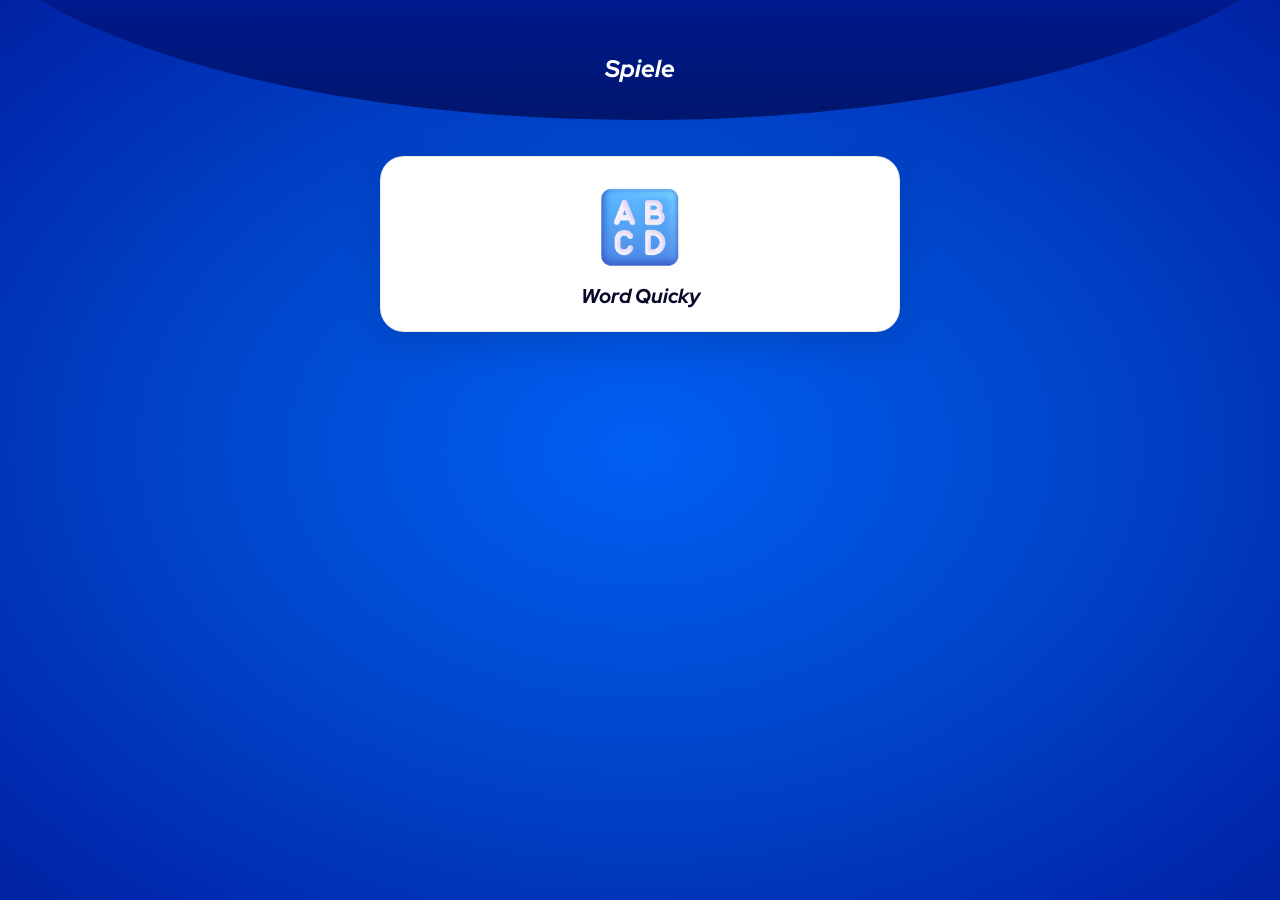
==== index.html @ a3deb137 "Add files via upload" ====
<!doctype html>
<html lang="de">
<head>
  <meta charset="utf-8" />
  <meta name="viewport" content="width=device-width, initial-scale=1, viewport-fit=cover" />
  <meta name="theme-color" content="#00198c" />
  <meta name="apple-mobile-web-app-capable" content="yes" />
  <meta name="apple-mobile-web-app-status-bar-style" content="black-translucent" />
  <meta name="apple-mobile-web-app-title" content="Spiele" />
  <link rel="manifest" href="manifest.webmanifest" />
  <title>Spiele</title>
  <link rel="stylesheet" href="styles.css" />
</head>
<body>
  <main class="app-shell">
    <div class="game-header-bg" aria-hidden="true">
      <img class="game-header-shape" src="Assets/game_header.svg" alt="" />
    </div>

    <header class="topbar">
      <span class="topbar-spacer" aria-hidden="true"></span>
      <h1>Spiele</h1>
      <span class="topbar-spacer" aria-hidden="true"></span>
    </header>

    <section class="games-stage" aria-label="Spiele auswählen">
      <div class="games-grid">
        <!--
          Neues Spiel hinzufügen:
          1. Diesen <a class="game-tile">-Block kopieren.
          2. href, Bild, Titel und aria-label ändern.
          3. Maximal zwei Kacheln stehen nebeneinander.
          Ist nur eine Kachel vorhanden, füllt sie automatisch die ganze Breite.
        -->
        <a class="game-tile" href="Word%20Quicky/index.html" id="wordQuickyTile" aria-label="Word Quicky öffnen">
          <div class="game-logo-wrap">
            <img class="game-logo" src="Assets/Word_Quicky_Logo.png" alt="" />
          </div>
          <span class="game-name">Word Quicky</span>
        </a>
      </div>
    </section>
  </main>

  <section class="game-view" id="gameView" aria-hidden="true">
    <iframe
      id="wordQuickyFrame"
      title="Word Quicky"
      src="about:blank"
      data-src="Word%20Quicky/index.html"
      allow="fullscreen"
    ></iframe>
  </section>

  <script src="hub.js"></script>
  <script src="pwa.js"></script>
</body>
</html>
---- styles.css ----
@font-face { font-family:"Red Hat Display"; src:url("Assets/fonts/RedHatDisplayNormalExtraBold.ttf") format("truetype"); font-style:normal; font-weight:800; font-display:swap; }
@font-face { font-family:"Red Hat Display"; src:url("Assets/fonts/RedHatDisplayItalicExtraBold.ttf") format("truetype"); font-style:italic; font-weight:800; font-display:swap; }
@font-face { font-family:"Red Hat Text"; src:url("Assets/fonts/RedHatTextNormalRegular.ttf") format("truetype"); font-style:normal; font-weight:400; font-display:swap; }

* { box-sizing:border-box; }
html,body { margin:0; min-height:100%; }
body { min-height:100dvh; overflow-x:hidden; background:#0028ad; color:#fff; font-family:"Red Hat Text",system-ui,sans-serif; -webkit-tap-highlight-color:transparent; }

.app-shell { position:relative; width:100%; min-height:100dvh; overflow:hidden; background:radial-gradient(60.37% 60.37% at 50% 50%, #005FF3 0%, #0046CB 40%, #0028AD 74.58%, #00198C 100%); }
.app-shell::before { content:""; position:absolute; inset:-20%; z-index:0; background:radial-gradient(60.37% 60.37% at 50% 50%, #005FF3 0%, #0046CB 40%, #0028AD 74.58%, #00198C 100%); }



.game-header-bg {
  position:absolute;
  z-index:1;
  top:0;
  left:0;
  width:100%;
  height:120px;
  pointer-events:none;
  overflow:hidden;
}

.game-header-shape {
  position:absolute;
  top:0;
  left:50%;
  height:120px;
  width:auto;
  min-width:100%;
  max-width:none;
  transform:translateX(-50%);
  display:block;
}

.topbar { position:relative; z-index:2; width:100%; height:120px; padding:max(18px,env(safe-area-inset-top)) 20px 0; display:grid; grid-template-columns:44px 1fr 44px; align-items:center; gap:12px; }
.topbar h1 { margin:0; text-align:center; font-family:"Red Hat Display",system-ui,sans-serif; font-size:24px; line-height:1; font-style:italic; font-weight:800; color:#fff; }
.topbar-spacer { width:44px; height:44px; }

.games-stage { position:relative; z-index:2; min-height:calc(100dvh - 120px); padding:28px 20px max(32px,env(safe-area-inset-bottom)); display:flex; justify-content:center; align-items:flex-start; }
.games-grid { width:min(520px,100%); display:grid; grid-template-columns:repeat(2,minmax(0,1fr)); gap:16px; }
.game-tile { min-width:0; min-height:176px; padding:20px 16px 18px; border-radius:24px; background:#fff; border:1px solid rgb(0 0 0 / 8%); box-shadow:0 14px 36px rgb(0 0 0 / 12%); color:#080829; text-decoration:none; display:flex; flex-direction:column; align-items:center; justify-content:center; gap:14px; transition:transform 160ms ease, box-shadow 160ms ease; }
.game-tile:only-child { grid-column:1 / -1; }
.game-tile:active { transform:scale(.985); }
.game-tile:focus-visible { outline:3px solid rgb(255 255 255 / 75%); outline-offset:4px; }
.game-logo-wrap { width:88px; height:88px; display:grid; place-items:center; }
.game-logo { display:block; width:100%; height:100%; object-fit:contain; }
.game-name { font-family:"Red Hat Display",system-ui,sans-serif; font-size:20px; line-height:1.05; font-style:italic; font-weight:800; text-align:center; }

@media (min-width:700px) {
  .topbar { width:min(520px,calc(100vw - 48px)); margin:0 auto; padding-left:0; padding-right:0; }
  .games-stage { padding-top:36px; }
}

@media (max-width:420px) {
  .game-tile { min-height:164px; }
  .game-logo-wrap { width:78px; height:78px; }
}


/* Word Quicky bleibt in derselben installierten Web-App.
   Dadurch findet kein Top-Level-Seitenwechsel statt. */
.game-view {
  position:fixed;
  inset:0;
  z-index:100;
  display:none;
  background:#00198C;
}

.game-view.is-open {
  display:block;
}

.game-view iframe {
  display:block;
  width:100%;
  height:100%;
  border:0;
  background:#00198C;
}

body.game-is-open {
  overflow:hidden;
}

body.game-is-open > .app-shell {
  visibility:hidden;
  pointer-events:none;
}
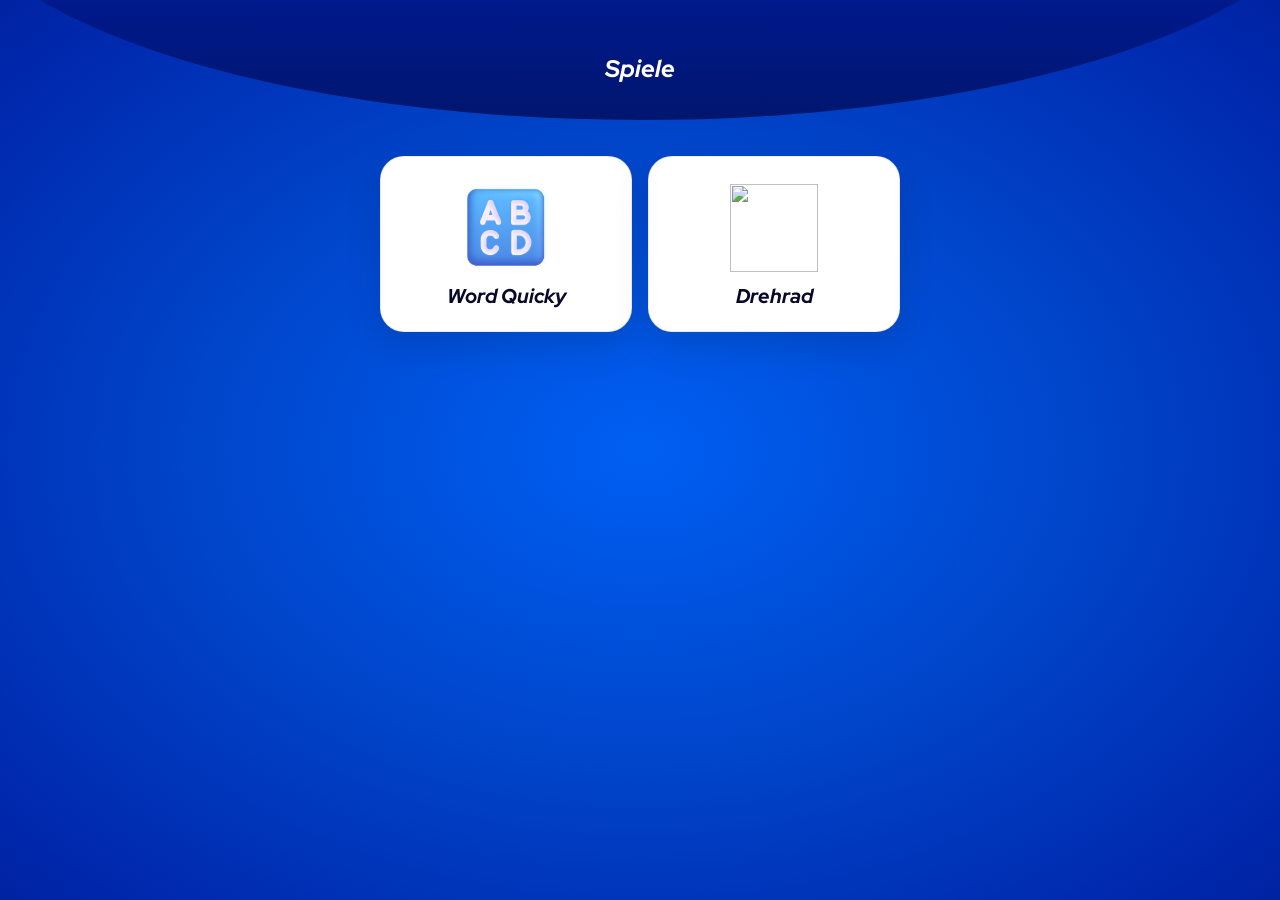
==== commit 9ab25d90: "Add files via upload" ====
--- a/index.html
+++ b/index.html
@@ -6,10 +6,12 @@
   <meta name="theme-color" content="#00198c" />
   <meta name="apple-mobile-web-app-capable" content="yes" />
   <meta name="apple-mobile-web-app-status-bar-style" content="black-translucent" />
-  <meta name="apple-mobile-web-app-title" content="Spiele" />
+  <meta name="apple-mobile-web-app-title" content="Spice it up! Lab" />
   <link rel="manifest" href="manifest.webmanifest" />
   <title>Spiele</title>
   <link rel="stylesheet" href="styles.css" />
+  <link rel="apple-touch-icon" sizes="180x180" href="Assets/app-icon-180.png" />
+  <link rel="icon" type="image/png" sizes="32x32" href="Assets/favicon-32.png" />
 </head>
 <body>
   <main class="app-shell">
@@ -38,16 +40,22 @@
           </div>
           <span class="game-name">Word Quicky</span>
         </a>
+
+        <a class="game-tile" href="Drehrad/index.html" id="drehradTile" aria-label="Drehrad öffnen">
+          <div class="game-logo-wrap">
+            <img class="game-logo" src="Assets/Drehrad_Logo.png" alt="" />
+          </div>
+          <span class="game-name">Drehrad</span>
+        </a>
       </div>
     </section>
   </main>
 
   <section class="game-view" id="gameView" aria-hidden="true">
     <iframe
-      id="wordQuickyFrame"
-      title="Word Quicky"
+      id="gameFrame"
+      title="Spiel"
       src="about:blank"
-      data-src="Word%20Quicky/index.html"
       allow="fullscreen"
     ></iframe>
   </section>
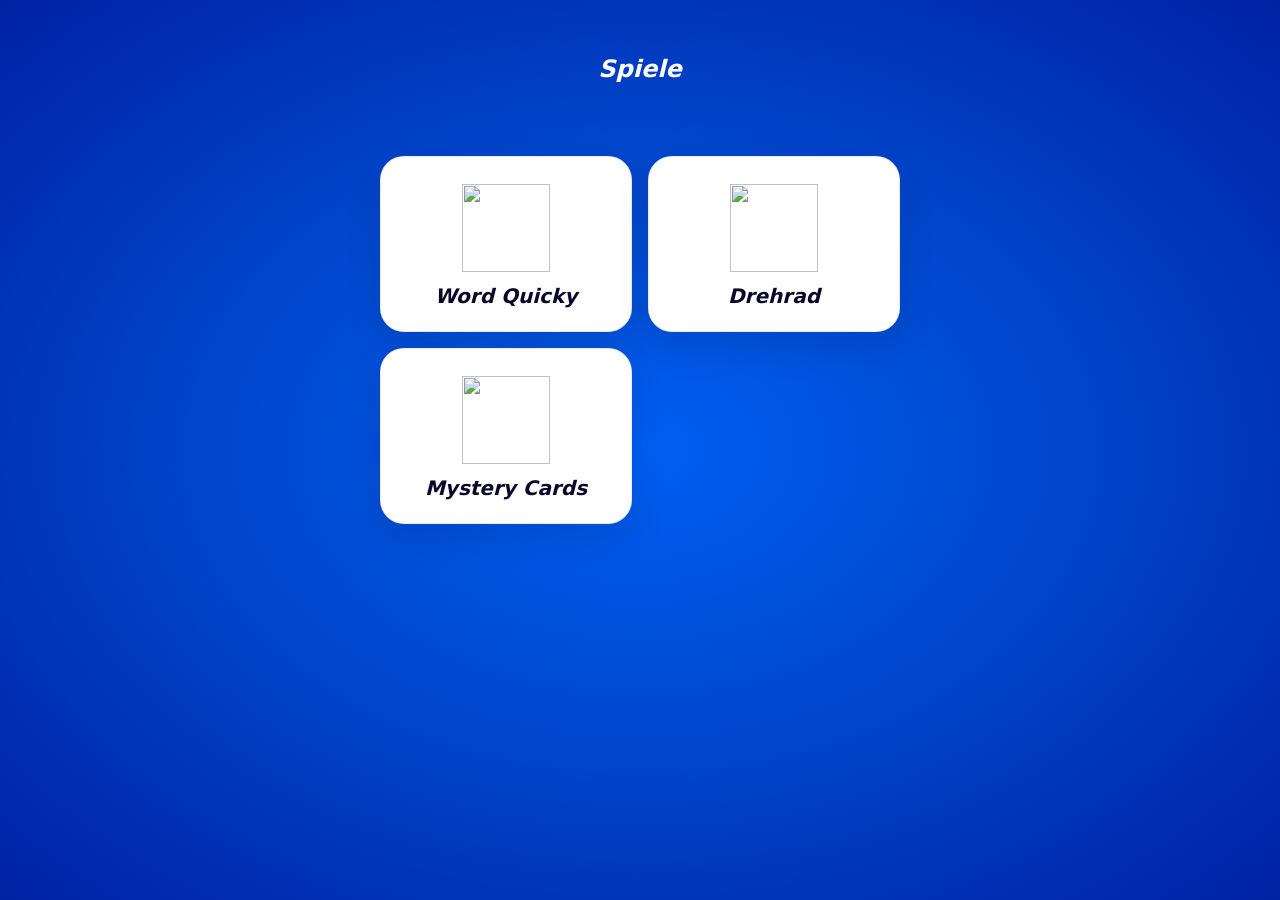
==== commit c54b6eb9: "Add files via upload" ====
--- a/index.html
+++ b/index.html
@@ -10,13 +10,13 @@
   <link rel="manifest" href="manifest.webmanifest" />
   <title>Spiele</title>
   <link rel="stylesheet" href="styles.css" />
-  <link rel="apple-touch-icon" sizes="180x180" href="Assets/app-icon-180.png" />
-  <link rel="icon" type="image/png" sizes="32x32" href="Assets/favicon-32.png" />
+  <link rel="apple-touch-icon" sizes="180x180" href="Assets/webicon/app-icon-180.png" />
+  <link rel="icon" type="image/png" sizes="32x32" href="Assets/webicon/favicon-32.png" />
 </head>
 <body>
   <main class="app-shell">
     <div class="game-header-bg" aria-hidden="true">
-      <img class="game-header-shape" src="Assets/game_header.svg" alt="" />
+      <img class="game-header-shape" src="Assets/Games/game_header.svg" alt="" />
     </div>
 
     <header class="topbar">
@@ -34,19 +34,27 @@
           3. Maximal zwei Kacheln stehen nebeneinander.
           Ist nur eine Kachel vorhanden, füllt sie automatisch die ganze Breite.
         -->
-        <a class="game-tile" href="Word%20Quicky/index.html" id="wordQuickyTile" aria-label="Word Quicky öffnen">
+        <a class="game-tile" href="Games/Word%20Quicky/index.html" id="wordQuickyTile" aria-label="Word Quicky öffnen">
           <div class="game-logo-wrap">
-            <img class="game-logo" src="Assets/Word_Quicky_Logo.png" alt="" />
+            <img class="game-logo" src="Assets/Logo/Word_Quicky_Logo.png" alt="" />
           </div>
           <span class="game-name">Word Quicky</span>
         </a>
 
-        <a class="game-tile" href="Drehrad/index.html" id="drehradTile" aria-label="Drehrad öffnen">
+        <a class="game-tile" href="Games/Drehrad/index.html" id="drehradTile" aria-label="Drehrad öffnen">
           <div class="game-logo-wrap">
-            <img class="game-logo" src="Assets/Drehrad_Logo.png" alt="" />
+            <img class="game-logo" src="Assets/Logo/Drehrad_Logo.png" alt="" />
           </div>
           <span class="game-name">Drehrad</span>
         </a>
+
+        <a class="game-tile" href="Games/Mystery%20Cards/index.html" id="mysteryCardsTile" aria-label="Mystery Cards öffnen">
+          <div class="game-logo-wrap">
+            <img class="game-logo" src="Assets/Logo/Mystery_Cards_Logo.png" alt="" />
+          </div>
+          <span class="game-name">Mystery Cards</span>
+        </a>
+
       </div>
     </section>
   </main>
--- a/styles.css
+++ b/styles.css
@@ -1,6 +1,6 @@
-@font-face { font-family:"Red Hat Display"; src:url("Assets/fonts/RedHatDisplayNormalExtraBold.ttf") format("truetype"); font-style:normal; font-weight:800; font-display:swap; }
-@font-face { font-family:"Red Hat Display"; src:url("Assets/fonts/RedHatDisplayItalicExtraBold.ttf") format("truetype"); font-style:italic; font-weight:800; font-display:swap; }
-@font-face { font-family:"Red Hat Text"; src:url("Assets/fonts/RedHatTextNormalRegular.ttf") format("truetype"); font-style:normal; font-weight:400; font-display:swap; }
+@font-face { font-family:"Red Hat Display"; src:url("Assets/Fonts/RedHatDisplayNormalExtraBold.ttf") format("truetype"); font-style:normal; font-weight:800; font-display:swap; }
+@font-face { font-family:"Red Hat Display"; src:url("Assets/Fonts/RedHatDisplayItalicExtraBold.ttf") format("truetype"); font-style:italic; font-weight:800; font-display:swap; }
+@font-face { font-family:"Red Hat Text"; src:url("Assets/Fonts/RedHatTextNormalRegular.ttf") format("truetype"); font-style:normal; font-weight:400; font-display:swap; }
 
 * { box-sizing:border-box; }
 html,body { margin:0; min-height:100%; }
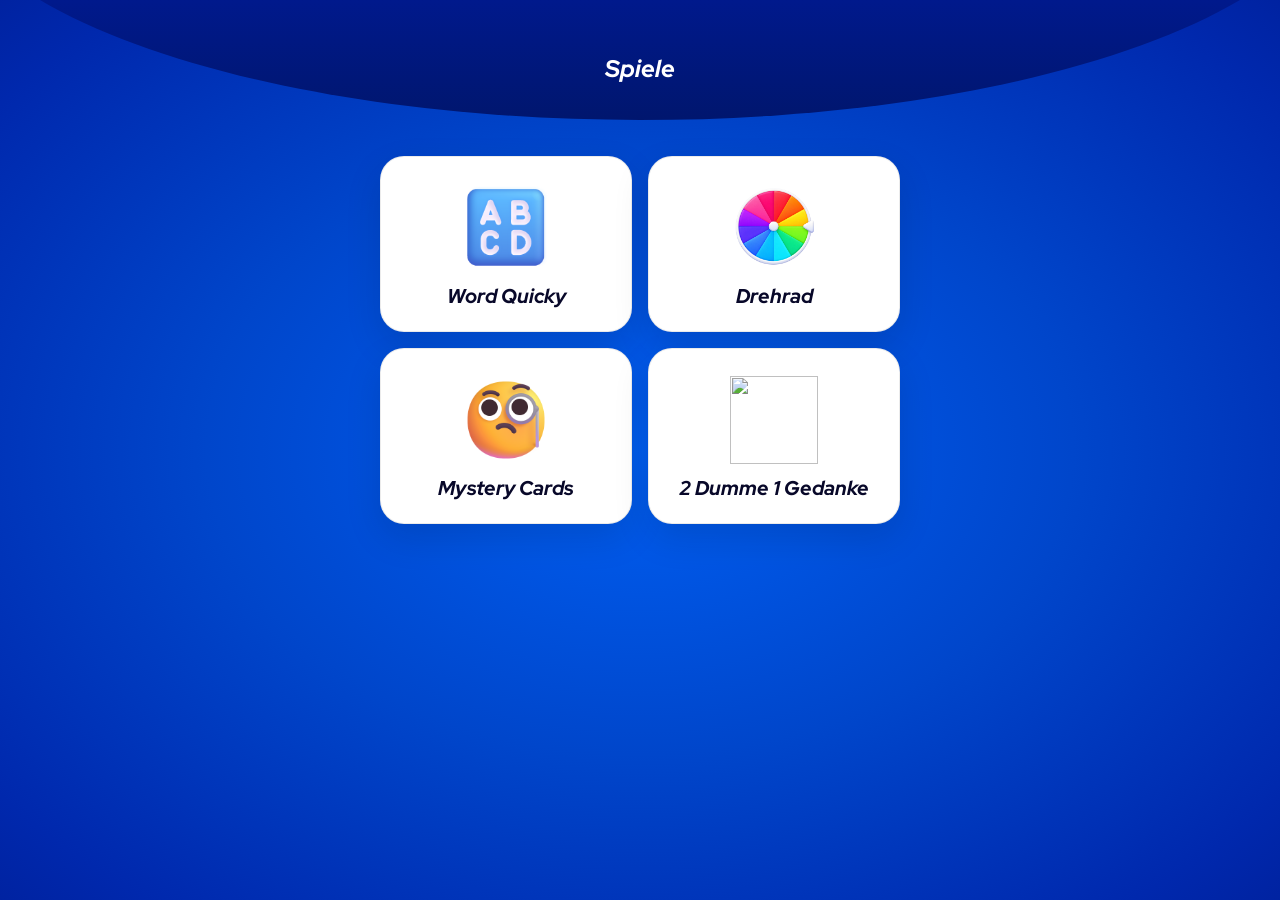
==== commit eb696c5b: "Add files via upload" ====
--- a/index.html
+++ b/index.html
@@ -55,6 +55,14 @@
           <span class="game-name">Mystery Cards</span>
         </a>
 
+
+        <a class="game-tile" href="Games/2%20Dumme%201%20Gedanke/index.html" id="zweiDummeEinGedankeTile" aria-label="2 Dumme 1 Gedanke öffnen">
+          <div class="game-logo-wrap">
+            <img class="game-logo" src="Assets/Logo/2Dumme_1Gedanke_Logo.png" alt="" />
+          </div>
+          <span class="game-name">2 Dumme 1 Gedanke</span>
+        </a>
+
       </div>
     </section>
   </main>
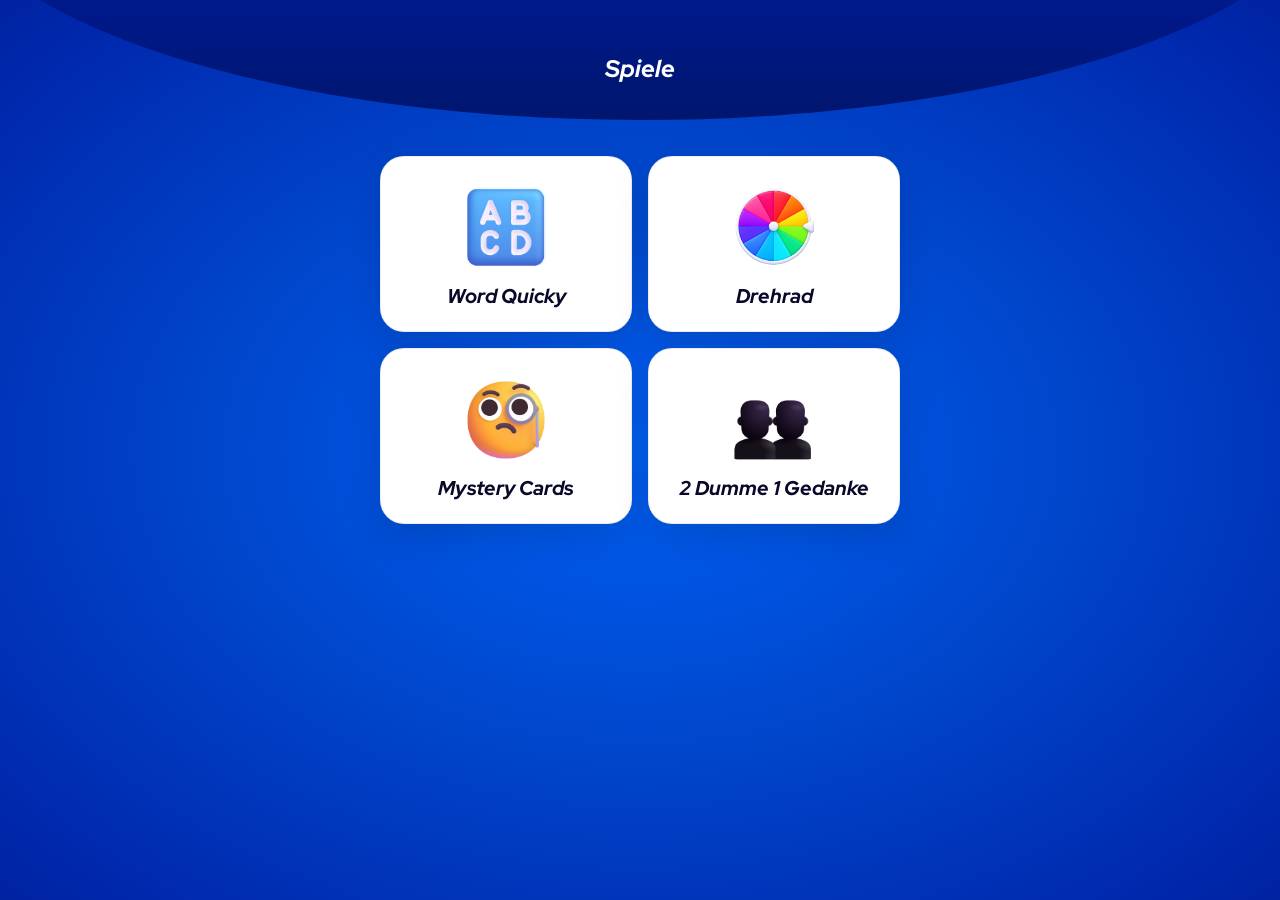
==== commit f292b463: "Add files via upload" ====
--- a/index.html
+++ b/index.html
@@ -2,7 +2,7 @@
 <html lang="de">
 <head>
   <meta charset="utf-8" />
-  <meta name="viewport" content="width=device-width, initial-scale=1, viewport-fit=cover" />
+  <meta name="viewport" content="width=device-width, initial-scale=1, viewport-fit=cover">
   <meta name="theme-color" content="#00198c" />
   <meta name="apple-mobile-web-app-capable" content="yes" />
   <meta name="apple-mobile-web-app-status-bar-style" content="black-translucent" />
--- a/styles.css
+++ b/styles.css
@@ -89,3 +89,82 @@
   visibility:hidden;
   pointer-events:none;
 }
+
+
+/* iOS/PWA viewport fix: Hub und Spiel-Iframe bis zum echten unteren Rand */
+html{
+  width:100%;
+  height:100%;
+  min-height:100%;
+  background:#00198c;
+}
+body{
+  width:100%;
+  min-height:100%;
+  min-height:100dvh;
+  margin:0;
+}
+.app-shell{
+  width:100%;
+  min-height:100dvh;
+}
+.game-view{
+  position:fixed;
+  inset:0;
+  width:100vw;
+  height:100dvh;
+  min-height:100dvh;
+}
+.game-view iframe{
+  width:100%;
+  height:100%;
+  min-height:100%;
+}
+
+
+/* =========================================================
+   iOS / PWA: untere Lücke entfernen
+
+   Wichtig:
+   Der Spiel-Container bekommt KEINE berechnete 100dvh-Höhe mehr.
+   Stattdessen spannt ihn inset:0 direkt von oben bis unten auf.
+   ========================================================= */
+html,
+body{
+  margin:0;
+  width:100%;
+  min-height:100%;
+  background:radial-gradient(
+    60.37% 60.37% at 50% 50%,
+    #005FF3 0%,
+    #0046CB 40%,
+    #0028AD 74.58%,
+    #00198C 100%
+  );
+}
+
+.game-view{
+  position:fixed !important;
+  top:0 !important;
+  right:0 !important;
+  bottom:0 !important;
+  left:0 !important;
+
+  width:auto !important;
+  height:auto !important;
+  min-height:0 !important;
+
+  overflow:hidden;
+  background:#00198C;
+}
+
+.game-view iframe{
+  position:absolute !important;
+  inset:0 !important;
+  display:block;
+  width:100% !important;
+  height:100% !important;
+  min-height:0 !important;
+  border:0;
+  background:#00198C;
+}
